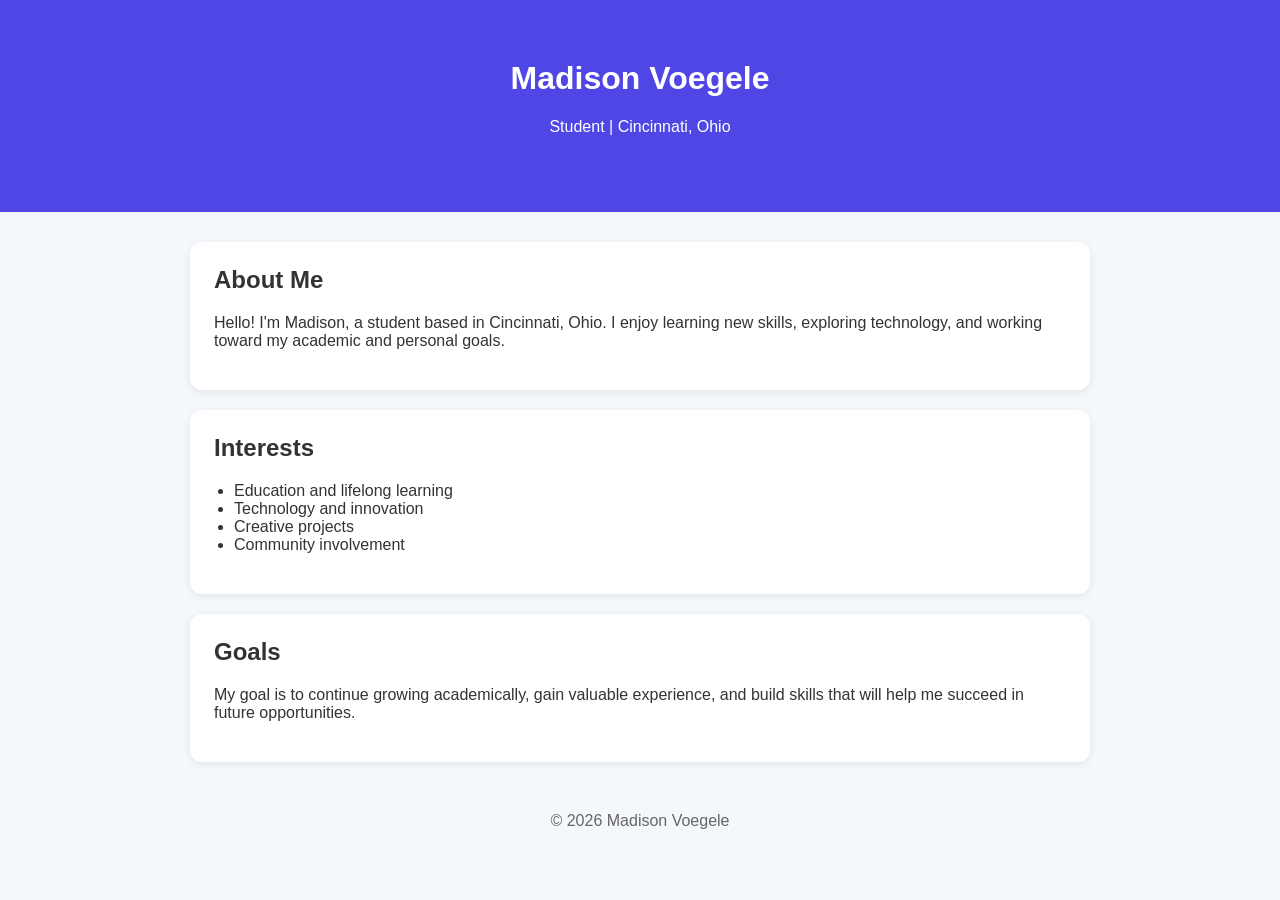
==== index.html @ 7130a811 "Add files via upload" ====
<!DOCTYPE html>
<html lang="en">
<head>
<meta charset="UTF-8">
<meta name="viewport" content="width=device-width, initial-scale=1.0">
<title>About Me - Madison Voegele</title>
<style>
body{font-family:Arial,sans-serif;margin:0;background:#f4f7fb;color:#333}
header{background:#4f46e5;color:white;padding:60px 20px;text-align:center}
main{max-width:900px;margin:30px auto;padding:0 20px}
section{background:white;padding:24px;margin-bottom:20px;border-radius:12px;box-shadow:0 2px 8px rgba(0,0,0,.08)}
h1,h2{margin-top:0}
ul{padding-left:20px}
footer{text-align:center;padding:20px;color:#666}
</style>
</head>
<body>
<header>
<h1>Madison Voegele</h1>
<p>Student | Cincinnati, Ohio</p>
</header>
<main>
<section>
<h2>About Me</h2>
<p>Hello! I'm Madison, a student based in Cincinnati, Ohio. I enjoy learning new skills, exploring technology, and working toward my academic and personal goals.</p>
</section>
<section>
<h2>Interests</h2>
<ul>
<li>Education and lifelong learning</li>
<li>Technology and innovation</li>
<li>Creative projects</li>
<li>Community involvement</li>
</ul>
</section>
<section>
<h2>Goals</h2>
<p>My goal is to continue growing academically, gain valuable experience, and build skills that will help me succeed in future opportunities.</p>
</section>
</main>
<footer>&copy; 2026 Madison Voegele</footer>
</body>
</html>
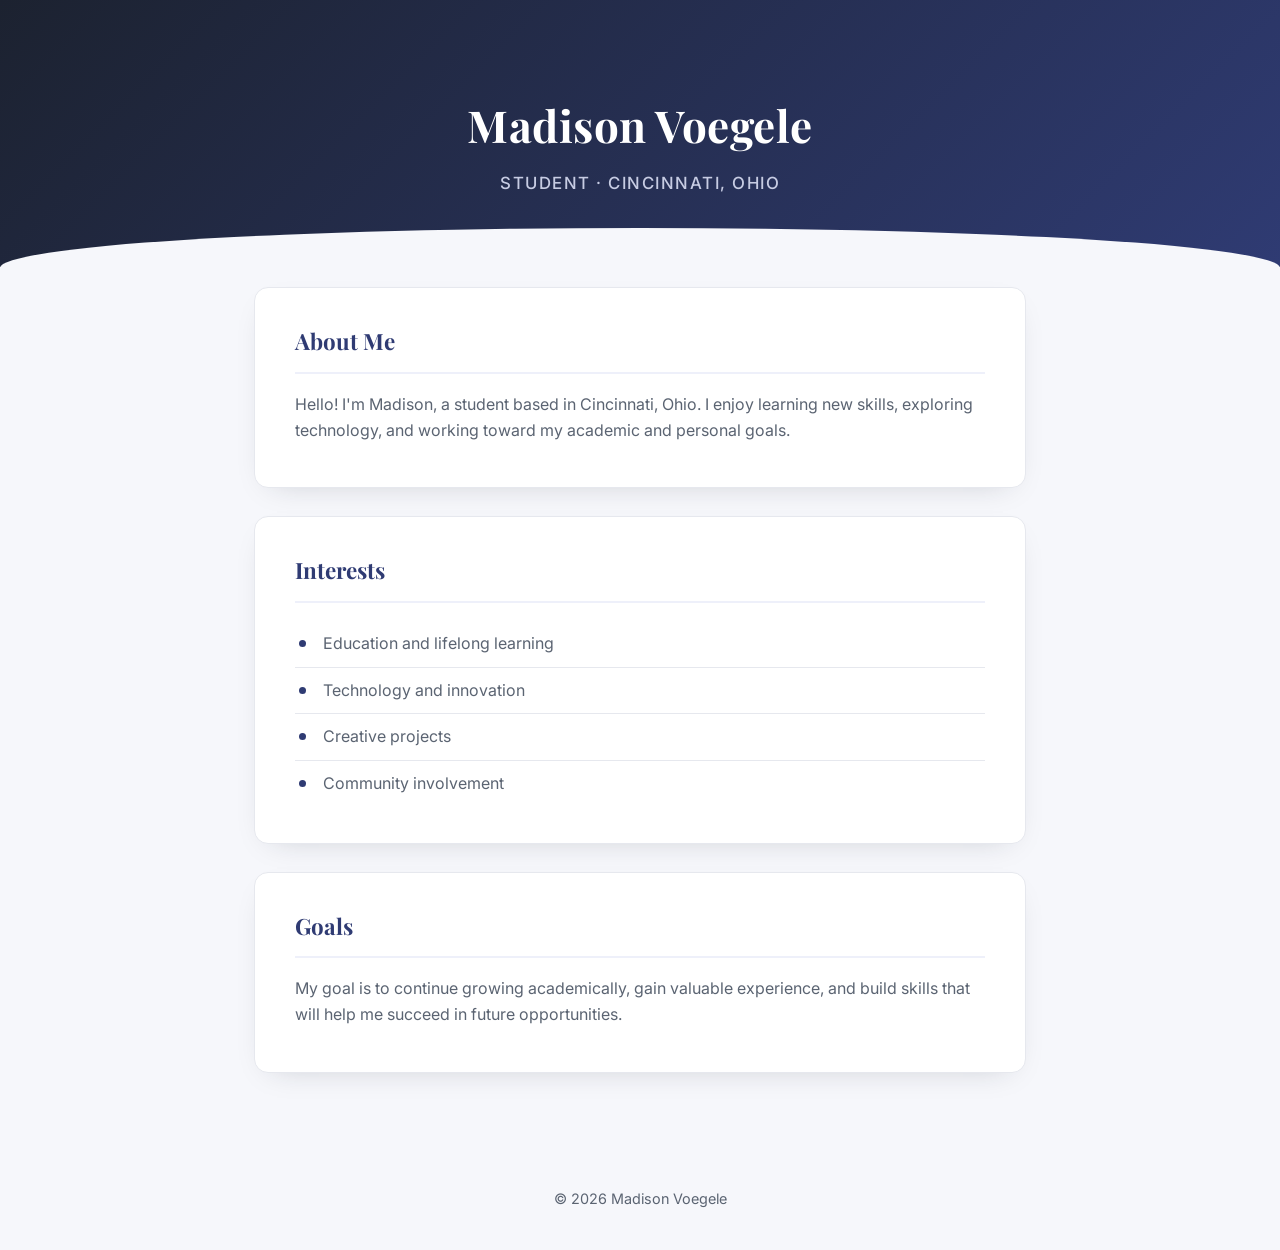
==== commit dafb8f92: "Refresh site design Co-Authored-By: Claude Sonnet 5 <noreply@anthropic.com>" ====
--- a/index.html
+++ b/index.html
@@ -3,21 +3,110 @@
 <head>
 <meta charset="UTF-8">
 <meta name="viewport" content="width=device-width, initial-scale=1.0">
-<title>About Me - Madison Voegele</title>
+<title>Madison Voegele</title>
+<link rel="preconnect" href="https://fonts.googleapis.com">
+<link rel="preconnect" href="https://fonts.gstatic.com" crossorigin>
+<link href="https://fonts.googleapis.com/css2?family=Playfair+Display:wght@600;700&family=Inter:wght@400;500;600&display=swap" rel="stylesheet">
 <style>
-body{font-family:Arial,sans-serif;margin:0;background:#f4f7fb;color:#333}
-header{background:#4f46e5;color:white;padding:60px 20px;text-align:center}
-main{max-width:900px;margin:30px auto;padding:0 20px}
-section{background:white;padding:24px;margin-bottom:20px;border-radius:12px;box-shadow:0 2px 8px rgba(0,0,0,.08)}
-h1,h2{margin-top:0}
-ul{padding-left:20px}
-footer{text-align:center;padding:20px;color:#666}
+:root{
+  --ink:#1c2230;
+  --muted:#5b6472;
+  --line:#e6e8ee;
+  --paper:#ffffff;
+  --canvas:#f6f7fb;
+  --accent:#2f3b73;
+  --accent-soft:#eef0fa;
+}
+*{box-sizing:border-box}
+body{
+  font-family:'Inter',Arial,sans-serif;
+  margin:0;
+  background:var(--canvas);
+  color:var(--ink);
+  line-height:1.6;
+}
+header{
+  background:linear-gradient(135deg,#1c2230 0%,#2f3b73 100%);
+  color:#fff;
+  padding:90px 20px 70px;
+  text-align:center;
+  position:relative;
+}
+header::after{
+  content:"";
+  position:absolute;
+  left:0; right:0; bottom:-1px;
+  height:40px;
+  background:var(--canvas);
+  border-radius:50% 50% 0 0 / 100% 100% 0 0;
+}
+header h1{
+  font-family:'Playfair Display',serif;
+  font-size:2.75rem;
+  font-weight:700;
+  margin:0 0 10px;
+  letter-spacing:.5px;
+}
+header p{
+  margin:0;
+  font-size:1.05rem;
+  color:#c7cce3;
+  letter-spacing:1.5px;
+  text-transform:uppercase;
+  font-weight:500;
+}
+main{
+  max-width:820px;
+  margin:0 auto;
+  padding:20px 24px 60px;
+  position:relative;
+  z-index:1;
+}
+section{
+  background:var(--paper);
+  padding:36px 40px;
+  margin-bottom:28px;
+  border-radius:14px;
+  border:1px solid var(--line);
+  box-shadow:0 10px 30px -18px rgba(28,34,48,.25);
+}
+h2{
+  font-family:'Playfair Display',serif;
+  font-size:1.4rem;
+  margin:0 0 18px;
+  padding-bottom:12px;
+  border-bottom:2px solid var(--accent-soft);
+  color:var(--accent);
+}
+p{color:var(--muted); margin:0 0 8px}
+ul{padding-left:0; margin:0; list-style:none}
+li{
+  padding:10px 0 10px 28px;
+  position:relative;
+  color:var(--muted);
+  border-bottom:1px solid var(--line);
+}
+li:last-child{border-bottom:none}
+li::before{
+  content:"";
+  position:absolute;
+  left:4px; top:19px;
+  width:7px; height:7px;
+  border-radius:50%;
+  background:var(--accent);
+}
+footer{
+  text-align:center;
+  padding:26px 20px 40px;
+  color:var(--muted);
+  font-size:.9rem;
+}
 </style>
 </head>
 <body>
 <header>
 <h1>Madison Voegele</h1>
-<p>Student | Cincinnati, Ohio</p>
+<p>Student &middot; Cincinnati, Ohio</p>
 </header>
 <main>
 <section>
@@ -40,4 +129,4 @@
 </main>
 <footer>&copy; 2026 Madison Voegele</footer>
 </body>
-</html>+</html>
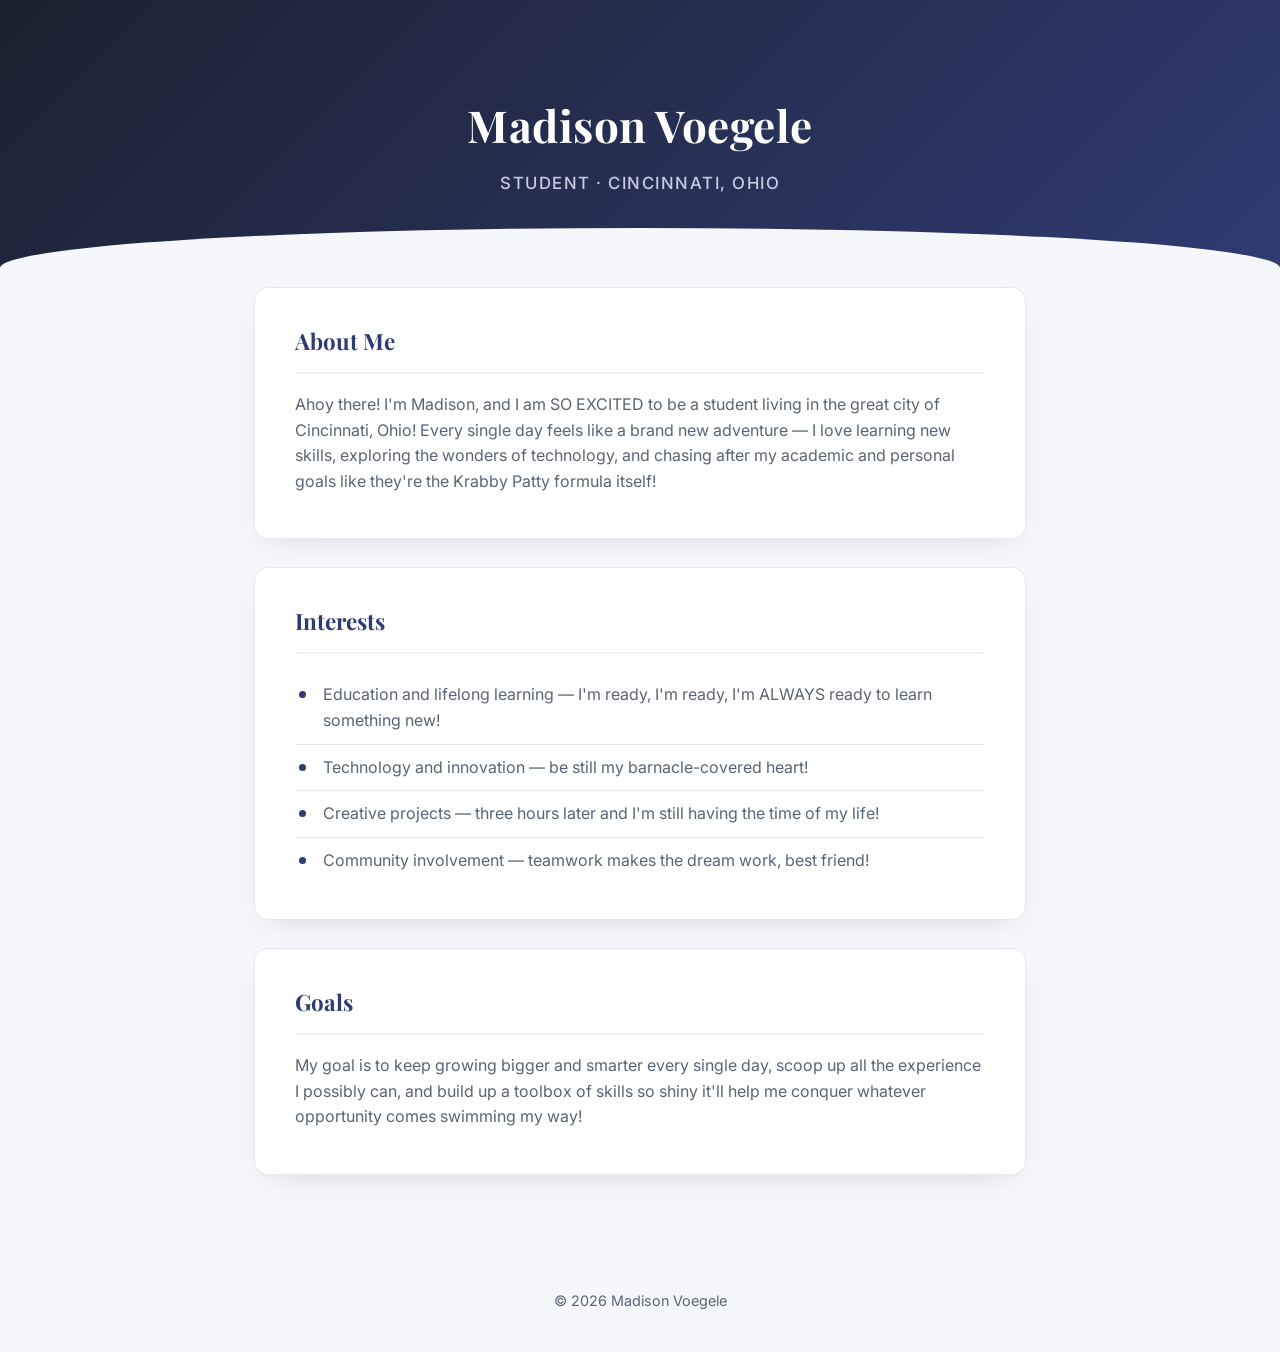
==== commit e505d11d: "Give bio a SpongeBob voice Co-Authored-By: Claude Sonnet 5 <noreply@anthropic.com>" ====
--- a/index.html
+++ b/index.html
@@ -111,20 +111,20 @@
 <main>
 <section>
 <h2>About Me</h2>
-<p>Hello! I'm Madison, a student based in Cincinnati, Ohio. I enjoy learning new skills, exploring technology, and working toward my academic and personal goals.</p>
+<p>Ahoy there! I'm Madison, and I am SO EXCITED to be a student living in the great city of Cincinnati, Ohio! Every single day feels like a brand new adventure &mdash; I love learning new skills, exploring the wonders of technology, and chasing after my academic and personal goals like they're the Krabby Patty formula itself!</p>
 </section>
 <section>
 <h2>Interests</h2>
 <ul>
-<li>Education and lifelong learning</li>
-<li>Technology and innovation</li>
-<li>Creative projects</li>
-<li>Community involvement</li>
+<li>Education and lifelong learning &mdash; I'm ready, I'm ready, I'm ALWAYS ready to learn something new!</li>
+<li>Technology and innovation &mdash; be still my barnacle-covered heart!</li>
+<li>Creative projects &mdash; three hours later and I'm still having the time of my life!</li>
+<li>Community involvement &mdash; teamwork makes the dream work, best friend!</li>
 </ul>
 </section>
 <section>
 <h2>Goals</h2>
-<p>My goal is to continue growing academically, gain valuable experience, and build skills that will help me succeed in future opportunities.</p>
+<p>My goal is to keep growing bigger and smarter every single day, scoop up all the experience I possibly can, and build up a toolbox of skills so shiny it'll help me conquer whatever opportunity comes swimming my way!</p>
 </section>
 </main>
 <footer>&copy; 2026 Madison Voegele</footer>
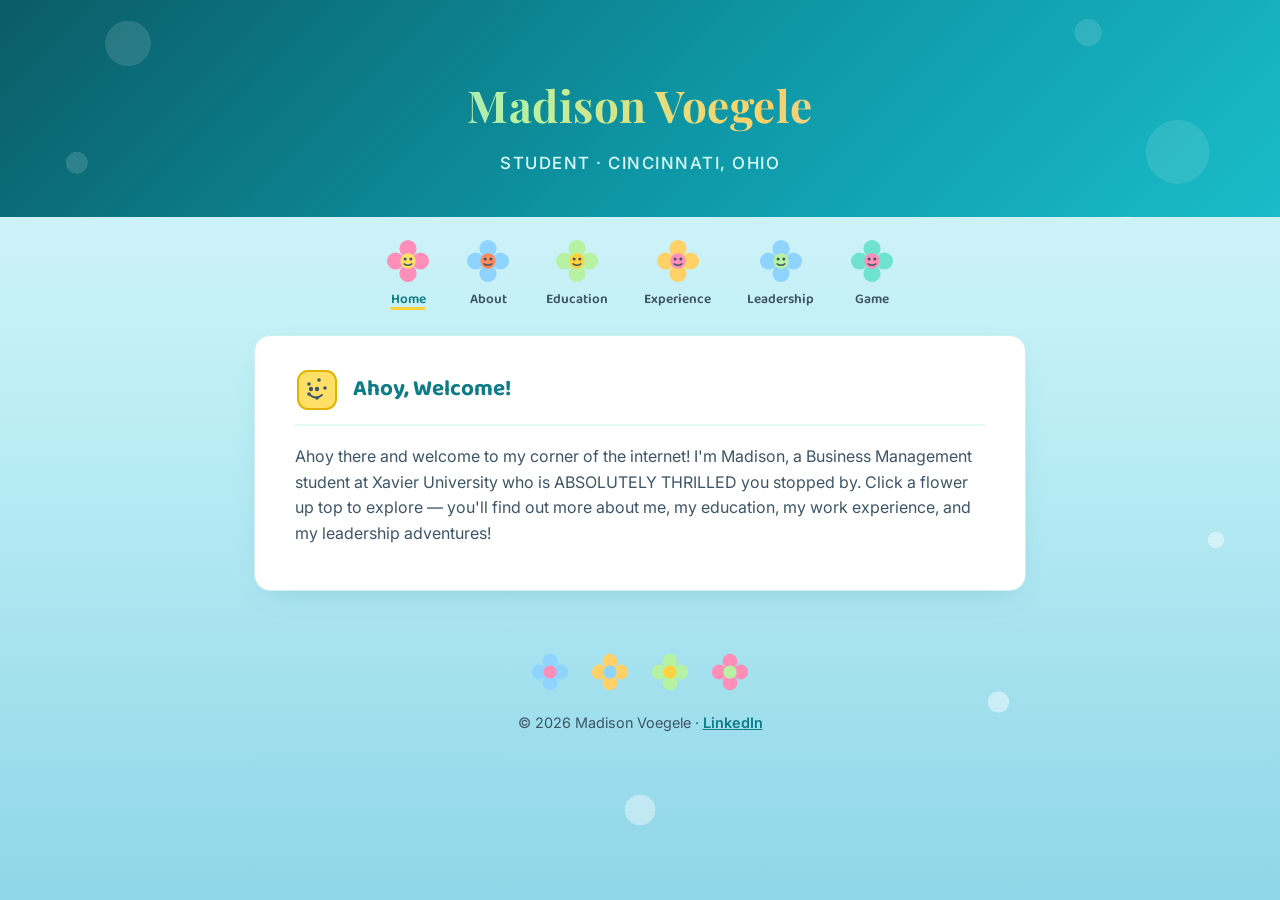
==== commit 045f7c2b: "Add Snake game tab Co-Authored-By: Claude Sonnet 5 <noreply@anthropic.com>" ====
--- a/index.html
+++ b/index.html
@@ -6,127 +6,86 @@
 <title>Madison Voegele</title>
 <link rel="preconnect" href="https://fonts.googleapis.com">
 <link rel="preconnect" href="https://fonts.gstatic.com" crossorigin>
-<link href="https://fonts.googleapis.com/css2?family=Playfair+Display:wght@600;700&family=Inter:wght@400;500;600&display=swap" rel="stylesheet">
-<style>
-:root{
-  --ink:#1c2230;
-  --muted:#5b6472;
-  --line:#e6e8ee;
-  --paper:#ffffff;
-  --canvas:#f6f7fb;
-  --accent:#2f3b73;
-  --accent-soft:#eef0fa;
-}
-*{box-sizing:border-box}
-body{
-  font-family:'Inter',Arial,sans-serif;
-  margin:0;
-  background:var(--canvas);
-  color:var(--ink);
-  line-height:1.6;
-}
-header{
-  background:linear-gradient(135deg,#1c2230 0%,#2f3b73 100%);
-  color:#fff;
-  padding:90px 20px 70px;
-  text-align:center;
-  position:relative;
-}
-header::after{
-  content:"";
-  position:absolute;
-  left:0; right:0; bottom:-1px;
-  height:40px;
-  background:var(--canvas);
-  border-radius:50% 50% 0 0 / 100% 100% 0 0;
-}
-header h1{
-  font-family:'Playfair Display',serif;
-  font-size:2.75rem;
-  font-weight:700;
-  margin:0 0 10px;
-  letter-spacing:.5px;
-}
-header p{
-  margin:0;
-  font-size:1.05rem;
-  color:#c7cce3;
-  letter-spacing:1.5px;
-  text-transform:uppercase;
-  font-weight:500;
-}
-main{
-  max-width:820px;
-  margin:0 auto;
-  padding:20px 24px 60px;
-  position:relative;
-  z-index:1;
-}
-section{
-  background:var(--paper);
-  padding:36px 40px;
-  margin-bottom:28px;
-  border-radius:14px;
-  border:1px solid var(--line);
-  box-shadow:0 10px 30px -18px rgba(28,34,48,.25);
-}
-h2{
-  font-family:'Playfair Display',serif;
-  font-size:1.4rem;
-  margin:0 0 18px;
-  padding-bottom:12px;
-  border-bottom:2px solid var(--accent-soft);
-  color:var(--accent);
-}
-p{color:var(--muted); margin:0 0 8px}
-ul{padding-left:0; margin:0; list-style:none}
-li{
-  padding:10px 0 10px 28px;
-  position:relative;
-  color:var(--muted);
-  border-bottom:1px solid var(--line);
-}
-li:last-child{border-bottom:none}
-li::before{
-  content:"";
-  position:absolute;
-  left:4px; top:19px;
-  width:7px; height:7px;
-  border-radius:50%;
-  background:var(--accent);
-}
-footer{
-  text-align:center;
-  padding:26px 20px 40px;
-  color:var(--muted);
-  font-size:.9rem;
-}
-</style>
+<link href="https://fonts.googleapis.com/css2?family=Playfair+Display:wght@600;700&family=Baloo+2:wght@500;700&family=Inter:wght@400;500;600&display=swap" rel="stylesheet">
+<link rel="stylesheet" href="style.css">
 </head>
 <body>
+<div class="bubbles" aria-hidden="true">
+<span style="--x:5%; --s:14px; --d:11s; --t:0s;"></span>
+<span style="--x:15%; --s:8px; --d:9s; --t:2s;"></span>
+<span style="--x:28%; --s:20px; --d:14s; --t:1s;"></span>
+<span style="--x:40%; --s:10px; --d:10s; --t:4s;"></span>
+<span style="--x:52%; --s:16px; --d:12s; --t:.5s;"></span>
+<span style="--x:63%; --s:9px; --d:8s; --t:3s;"></span>
+<span style="--x:74%; --s:22px; --d:15s; --t:2.5s;"></span>
+<span style="--x:83%; --s:12px; --d:10s; --t:5s;"></span>
+<span style="--x:91%; --s:7px; --d:9s; --t:1.5s;"></span>
+<span style="--x:97%; --s:18px; --d:13s; --t:6s;"></span>
+</div>
 <header>
+<div class="clouds" aria-hidden="true">
+<span class="cloud" style="--top:14%; --w:140px; --dur:26s; --delay:-6s;"></span>
+<span class="cloud" style="--top:34%; --w:100px; --dur:34s; --delay:-18s;"></span>
+<span class="cloud" style="--top:55%; --w:170px; --dur:40s; --delay:-30s;"></span>
+</div>
 <h1>Madison Voegele</h1>
 <p>Student &middot; Cincinnati, Ohio</p>
 </header>
+
+<nav class="site-nav" aria-label="Site navigation">
+<a href="index.html" class="flower-link active" aria-current="page">
+<svg width="44" height="44" viewBox="0 0 46 46" aria-hidden="true"><g fill="#ff8fb8"><circle cx="23" cy="10" r="9"/><circle cx="23" cy="36" r="9"/><circle cx="10" cy="23" r="9"/><circle cx="36" cy="23" r="9"/></g><circle cx="23" cy="23" r="8" fill="#ffe066"/><circle cx="20" cy="21" r="1.6" fill="#3d5566"/><circle cx="26" cy="21" r="1.6" fill="#3d5566"/><path d="M19 26q4 3 8 0" stroke="#3d5566" stroke-width="1.6" fill="none" stroke-linecap="round"/></svg>
+<span>Home</span>
+</a>
+<a href="about.html" class="flower-link">
+<svg width="44" height="44" viewBox="0 0 46 46" aria-hidden="true"><g fill="#8fd3ff"><circle cx="23" cy="10" r="9"/><circle cx="23" cy="36" r="9"/><circle cx="10" cy="23" r="9"/><circle cx="36" cy="23" r="9"/></g><circle cx="23" cy="23" r="8" fill="#ff8a5c"/><circle cx="20" cy="21" r="1.6" fill="#3d5566"/><circle cx="26" cy="21" r="1.6" fill="#3d5566"/><path d="M19 26q4 3 8 0" stroke="#3d5566" stroke-width="1.6" fill="none" stroke-linecap="round"/></svg>
+<span>About</span>
+</a>
+<a href="education.html" class="flower-link">
+<svg width="44" height="44" viewBox="0 0 46 46" aria-hidden="true"><g fill="#b6f2a1"><circle cx="23" cy="10" r="9"/><circle cx="23" cy="36" r="9"/><circle cx="10" cy="23" r="9"/><circle cx="36" cy="23" r="9"/></g><circle cx="23" cy="23" r="8" fill="#ffd23f"/><circle cx="20" cy="21" r="1.6" fill="#3d5566"/><circle cx="26" cy="21" r="1.6" fill="#3d5566"/><path d="M19 26q4 3 8 0" stroke="#3d5566" stroke-width="1.6" fill="none" stroke-linecap="round"/></svg>
+<span>Education</span>
+</a>
+<a href="experience.html" class="flower-link">
+<svg width="44" height="44" viewBox="0 0 46 46" aria-hidden="true"><g fill="#ffd166"><circle cx="23" cy="10" r="9"/><circle cx="23" cy="36" r="9"/><circle cx="10" cy="23" r="9"/><circle cx="36" cy="23" r="9"/></g><circle cx="23" cy="23" r="8" fill="#ff8fb8"/><circle cx="20" cy="21" r="1.6" fill="#3d5566"/><circle cx="26" cy="21" r="1.6" fill="#3d5566"/><path d="M19 26q4 3 8 0" stroke="#3d5566" stroke-width="1.6" fill="none" stroke-linecap="round"/></svg>
+<span>Experience</span>
+</a>
+<a href="leadership.html" class="flower-link">
+<svg width="44" height="44" viewBox="0 0 46 46" aria-hidden="true"><g fill="#8fd3ff"><circle cx="23" cy="10" r="9"/><circle cx="23" cy="36" r="9"/><circle cx="10" cy="23" r="9"/><circle cx="36" cy="23" r="9"/></g><circle cx="23" cy="23" r="8" fill="#b6f2a1"/><circle cx="20" cy="21" r="1.6" fill="#3d5566"/><circle cx="26" cy="21" r="1.6" fill="#3d5566"/><path d="M19 26q4 3 8 0" stroke="#3d5566" stroke-width="1.6" fill="none" stroke-linecap="round"/></svg>
+<span>Leadership</span>
+</a>
+<a href="game.html" class="flower-link">
+<svg width="44" height="44" viewBox="0 0 46 46" aria-hidden="true"><g fill="#6fe3d0"><circle cx="23" cy="10" r="9"/><circle cx="23" cy="36" r="9"/><circle cx="10" cy="23" r="9"/><circle cx="36" cy="23" r="9"/></g><circle cx="23" cy="23" r="8" fill="#ff8fb8"/><circle cx="20" cy="21" r="1.6" fill="#3d5566"/><circle cx="26" cy="21" r="1.6" fill="#3d5566"/><path d="M19 26q4 3 8 0" stroke="#3d5566" stroke-width="1.6" fill="none" stroke-linecap="round"/></svg>
+<span>Game</span>
+</a>
+</nav>
+
 <main>
 <section>
-<h2>About Me</h2>
-<p>Ahoy there! I'm Madison, and I am SO EXCITED to be a student living in the great city of Cincinnati, Ohio! Every single day feels like a brand new adventure &mdash; I love learning new skills, exploring the wonders of technology, and chasing after my academic and personal goals like they're the Krabby Patty formula itself!</p>
-</section>
-<section>
-<h2>Interests</h2>
-<ul>
-<li>Education and lifelong learning &mdash; I'm ready, I'm ready, I'm ALWAYS ready to learn something new!</li>
-<li>Technology and innovation &mdash; be still my barnacle-covered heart!</li>
-<li>Creative projects &mdash; three hours later and I'm still having the time of my life!</li>
-<li>Community involvement &mdash; teamwork makes the dream work, best friend!</li>
-</ul>
-</section>
-<section>
-<h2>Goals</h2>
-<p>My goal is to keep growing bigger and smarter every single day, scoop up all the experience I possibly can, and build up a toolbox of skills so shiny it'll help me conquer whatever opportunity comes swimming my way!</p>
+<div class="section-head">
+<svg width="44" height="44" viewBox="0 0 44 44" aria-hidden="true">
+<rect x="3" y="3" width="38" height="38" rx="10" fill="#ffe066" stroke="#e0b400" stroke-width="2"/>
+<circle cx="14" cy="16" r="1.8" fill="#3d5566"/>
+<circle cx="14" cy="26" r="1.8" fill="#3d5566"/>
+<circle cx="24" cy="12" r="1.8" fill="#3d5566"/>
+<circle cx="30" cy="20" r="1.8" fill="#3d5566"/>
+<circle cx="22" cy="30" r="1.8" fill="#3d5566"/>
+<circle cx="16" cy="21" r="2.2" fill="#3d5566"/>
+<circle cx="22" cy="21" r="2.2" fill="#3d5566"/>
+<path d="M15 27q6 5 12 0" stroke="#3d5566" stroke-width="2" fill="none" stroke-linecap="round"/>
+</svg>
+<h2>Ahoy, Welcome!</h2>
+</div>
+<p>Ahoy there and welcome to my corner of the internet! I'm Madison, a Business Management student at Xavier University who is ABSOLUTELY THRILLED you stopped by. Click a flower up top to explore &mdash; you'll find out more about me, my education, my work experience, and my leadership adventures!</p>
 </section>
 </main>
-<footer>&copy; 2026 Madison Voegele</footer>
+
+<div class="flower-strip" aria-hidden="true">
+<svg width="38" height="38" viewBox="0 0 46 46"><g fill="#8fd3ff"><circle cx="23" cy="10" r="9"/><circle cx="23" cy="36" r="9"/><circle cx="10" cy="23" r="9"/><circle cx="36" cy="23" r="9"/></g><circle cx="23" cy="23" r="8" fill="#ff8fb8"/></svg>
+<svg width="38" height="38" viewBox="0 0 46 46"><g fill="#ffd166"><circle cx="23" cy="10" r="9"/><circle cx="23" cy="36" r="9"/><circle cx="10" cy="23" r="9"/><circle cx="36" cy="23" r="9"/></g><circle cx="23" cy="23" r="8" fill="#8fd3ff"/></svg>
+<svg width="38" height="38" viewBox="0 0 46 46"><g fill="#b6f2a1"><circle cx="23" cy="10" r="9"/><circle cx="23" cy="36" r="9"/><circle cx="10" cy="23" r="9"/><circle cx="36" cy="23" r="9"/></g><circle cx="23" cy="23" r="8" fill="#ffd23f"/></svg>
+<svg width="38" height="38" viewBox="0 0 46 46"><g fill="#ff8fb8"><circle cx="23" cy="10" r="9"/><circle cx="23" cy="36" r="9"/><circle cx="10" cy="23" r="9"/><circle cx="36" cy="23" r="9"/></g><circle cx="23" cy="23" r="8" fill="#b6f2a1"/></svg>
+</div>
+
+<footer>&copy; 2026 Madison Voegele &middot; <a href="https://www.linkedin.com/in/madison-voegele" target="_blank" rel="noopener">LinkedIn</a></footer>
 </body>
 </html>
--- a/style.css
+++ b/style.css
@@ -0,0 +1,326 @@
+:root{
+  --ink:#1c2230;
+  --muted:#3d5566;
+  --line:#cdeef2;
+  --paper:#ffffff;
+  --canvas:#eaf9fb;
+  --accent:#0e7c86;
+  --accent-soft:#e3fbf5;
+  --sun:#ffd23f;
+  --coral:#ff8a5c;
+  --bubble:#bdeff5;
+}
+*{box-sizing:border-box}
+body{
+  font-family:'Inter',Arial,sans-serif;
+  margin:0;
+  min-height:100vh;
+  background:
+    radial-gradient(70px 70px at 8% 15%, rgba(255,255,255,.55) 0 40%, transparent 41%),
+    radial-gradient(34px 34px at 24% 60%, rgba(255,255,255,.5) 0 40%, transparent 41%),
+    radial-gradient(50px 50px at 88% 22%, rgba(255,255,255,.5) 0 40%, transparent 41%),
+    radial-gradient(26px 26px at 78% 78%, rgba(255,255,255,.45) 0 40%, transparent 41%),
+    radial-gradient(20px 20px at 95% 60%, rgba(255,255,255,.45) 0 40%, transparent 41%),
+    radial-gradient(38px 38px at 50% 90%, rgba(255,255,255,.4) 0 40%, transparent 41%),
+    linear-gradient(180deg,#dff8fb 0%,#bdeef5 45%,#8fd6e8 100%);
+  background-attachment:fixed;
+  color:var(--ink);
+  line-height:1.6;
+  position:relative;
+  overflow-x:hidden;
+}
+a{color:var(--accent)}
+
+/* Rising bubbles - ambient background motion */
+.bubbles{
+  position:fixed;
+  inset:0;
+  overflow:hidden;
+  pointer-events:none;
+  z-index:0;
+}
+.bubbles span{
+  position:absolute;
+  bottom:-10vh;
+  left:var(--x);
+  width:var(--s);
+  height:var(--s);
+  border-radius:50%;
+  background:radial-gradient(circle at 35% 30%, rgba(255,255,255,.9), rgba(255,255,255,.15) 60%, rgba(255,255,255,0) 75%);
+  box-shadow:inset 0 0 6px rgba(255,255,255,.6);
+  animation:rise var(--d) linear infinite;
+  animation-delay:var(--t);
+}
+@keyframes rise{
+  0%{ transform:translateY(0) translateX(0); opacity:0; }
+  10%{ opacity:.9; }
+  90%{ opacity:.7; }
+  100%{ transform:translateY(-115vh) translateX(12px); opacity:0; }
+}
+header, nav, main, footer{ position:relative; z-index:1; }
+header{
+  background:linear-gradient(135deg,#0a5c66 0%,#0e97a6 55%,#1abcc9 100%);
+  color:#fff;
+  padding:70px 20px 40px;
+  text-align:center;
+  position:relative;
+  overflow:hidden;
+}
+header::before{
+  content:"";
+  position:absolute;
+  inset:0;
+  background:
+    radial-gradient(50px 50px at 10% 20%, rgba(255,255,255,.12) 0 45%, transparent 46%),
+    radial-gradient(30px 30px at 85% 15%, rgba(255,255,255,.12) 0 45%, transparent 46%),
+    radial-gradient(70px 70px at 92% 70%, rgba(255,255,255,.10) 0 45%, transparent 46%),
+    radial-gradient(24px 24px at 6% 75%, rgba(255,255,255,.14) 0 45%, transparent 46%);
+  pointer-events:none;
+}
+.clouds{
+  position:absolute;
+  inset:0;
+  overflow:hidden;
+  pointer-events:none;
+}
+.cloud{
+  position:absolute;
+  top:var(--top);
+  left:-220px;
+  width:var(--w);
+  height:calc(var(--w) * 0.34);
+  background:rgba(255,255,255,.5);
+  border-radius:999px;
+  animation:drift var(--dur) linear infinite;
+  animation-delay:var(--delay);
+}
+.cloud::before, .cloud::after{
+  content:"";
+  position:absolute;
+  background:inherit;
+  border-radius:50%;
+}
+.cloud::before{
+  width:60%; height:170%;
+  top:-70%; left:18%;
+}
+.cloud::after{
+  width:45%; height:130%;
+  top:-55%; right:12%;
+}
+@keyframes drift{
+  from{ transform:translateX(0); }
+  to{ transform:translateX(calc(100vw + 260px)); }
+}
+@media (prefers-reduced-motion: reduce){
+  .cloud{ animation:none; left:20% }
+}
+header h1{
+  font-family:'Playfair Display',serif;
+  font-size:2.75rem;
+  font-weight:700;
+  margin:0 0 10px;
+  letter-spacing:.5px;
+  position:relative;
+}
+@supports ((-webkit-background-clip: text) or (background-clip: text)){
+  header h1{
+    background:linear-gradient(90deg,#ff8fb8,#8fd3ff,#b6f2a1,#ffd166,#8fd3ff,#6fe3d0);
+    -webkit-background-clip:text;
+    background-clip:text;
+    -webkit-text-fill-color:transparent;
+    color:transparent;
+  }
+}
+header p{
+  margin:0;
+  font-size:1.05rem;
+  color:#d8fbf7;
+  letter-spacing:1.5px;
+  text-transform:uppercase;
+  font-weight:500;
+  position:relative;
+}
+
+/* Flower navigation - click a flower to visit that part of the site */
+.site-nav{
+  display:flex;
+  justify-content:center;
+  gap:28px;
+  flex-wrap:wrap;
+  padding:18px 10px 10px;
+}
+.flower-link{
+  display:flex;
+  flex-direction:column;
+  align-items:center;
+  gap:6px;
+  text-decoration:none;
+  color:var(--muted);
+  font-family:'Baloo 2','Playfair Display',serif;
+  font-weight:600;
+  font-size:.85rem;
+  padding:4px;
+  border-radius:10px;
+  transition:transform .15s ease;
+}
+.flower-link:hover{ transform:translateY(-3px) }
+.flower-link.active{ color:var(--accent) }
+.flower-link.active span{ text-decoration:underline; text-decoration-color:var(--sun); text-decoration-thickness:3px; text-underline-offset:4px }
+
+/* Decorative (non-clickable) flower strip for footers */
+.flower-strip{
+  display:flex;
+  justify-content:center;
+  gap:22px;
+  flex-wrap:wrap;
+  padding:14px 10px;
+}
+.flower-strip svg{
+  display:block;
+  transform-origin:50% 90%;
+  animation:dance 1.8s ease-in-out infinite;
+}
+.flower-strip svg:nth-child(1){ animation-delay:0s }
+.flower-strip svg:nth-child(2){ animation-delay:.2s }
+.flower-strip svg:nth-child(3){ animation-delay:.4s }
+.flower-strip svg:nth-child(4){ animation-delay:.6s }
+.flower-strip svg:nth-child(5){ animation-delay:.8s }
+@keyframes dance{
+  0%, 100%{ transform:rotate(0deg) translateY(0); }
+  25%{ transform:rotate(-8deg) translateY(-4px); }
+  50%{ transform:rotate(0deg) translateY(0); }
+  75%{ transform:rotate(8deg) translateY(-4px); }
+}
+@media (prefers-reduced-motion: reduce){
+  .flower-strip svg, .bubbles span{ animation:none }
+}
+
+main{
+  max-width:820px;
+  margin:0 auto;
+  padding:10px 24px 20px;
+  position:relative;
+  z-index:1;
+}
+section{
+  background:var(--paper);
+  padding:32px 40px 36px;
+  margin-bottom:28px;
+  border-radius:16px;
+  border:1px solid var(--line);
+  box-shadow:0 10px 30px -18px rgba(14,124,134,.35);
+}
+.section-head{
+  display:flex;
+  align-items:center;
+  gap:14px;
+  margin:0 0 18px;
+  padding-bottom:12px;
+  border-bottom:2px solid var(--accent-soft);
+}
+.section-head svg{ flex:none }
+h2{
+  font-family:'Baloo 2','Playfair Display',serif;
+  font-size:1.4rem;
+  margin:0;
+  color:var(--accent);
+}
+p{color:var(--muted); margin:0 0 8px}
+ul{padding-left:0; margin:0; list-style:none}
+li{
+  padding:10px 0 10px 28px;
+  position:relative;
+  color:var(--muted);
+  border-bottom:1px solid var(--line);
+}
+li:last-child{border-bottom:none}
+li::before{
+  content:"";
+  position:absolute;
+  left:4px; top:19px;
+  width:9px; height:9px;
+  border-radius:50%;
+  background:var(--sun);
+  box-shadow:0 0 0 2px var(--coral);
+}
+
+/* Resume-style entries (Education / Experience / Leadership) */
+.entry{ margin-bottom:26px }
+.entry:last-child{ margin-bottom:0 }
+.entry-head{
+  display:flex;
+  justify-content:space-between;
+  align-items:baseline;
+  flex-wrap:wrap;
+  gap:4px 14px;
+}
+.entry-head h3{
+  font-family:'Baloo 2','Playfair Display',serif;
+  margin:0;
+  color:var(--ink);
+  font-size:1.1rem;
+}
+.entry-head .dates{
+  color:var(--accent);
+  font-weight:600;
+  font-size:.9rem;
+  white-space:nowrap;
+}
+.entry .org{
+  margin:2px 0 10px;
+  font-style:italic;
+  color:var(--muted);
+}
+
+footer{
+  text-align:center;
+  padding:6px 20px 34px;
+  color:var(--muted);
+  font-size:.9rem;
+}
+footer a{ font-weight:600 }
+
+/* Snake game */
+.game-wrap{
+  display:flex;
+  flex-direction:column;
+  align-items:center;
+  gap:14px;
+}
+.game-score{
+  font-family:'Baloo 2','Playfair Display',serif;
+  font-weight:700;
+  font-size:1.05rem;
+  color:var(--accent);
+  display:flex;
+  gap:26px;
+}
+#snake-canvas{
+  background:var(--paper);
+  border:3px solid var(--accent);
+  border-radius:14px;
+  box-shadow:0 10px 30px -18px rgba(14,124,134,.35);
+  max-width:100%;
+  height:auto;
+  touch-action:none;
+}
+.game-hint{
+  color:var(--muted);
+  font-size:.9rem;
+  text-align:center;
+  margin:0;
+}
+.game-btn{
+  background:var(--accent);
+  color:#fff;
+  border:none;
+  padding:10px 24px;
+  border-radius:999px;
+  font-family:'Baloo 2','Playfair Display',serif;
+  font-weight:700;
+  font-size:1rem;
+  cursor:pointer;
+  box-shadow:0 8px 18px -8px rgba(14,124,134,.55);
+}
+.game-btn:hover{ background:#0a5c66 }
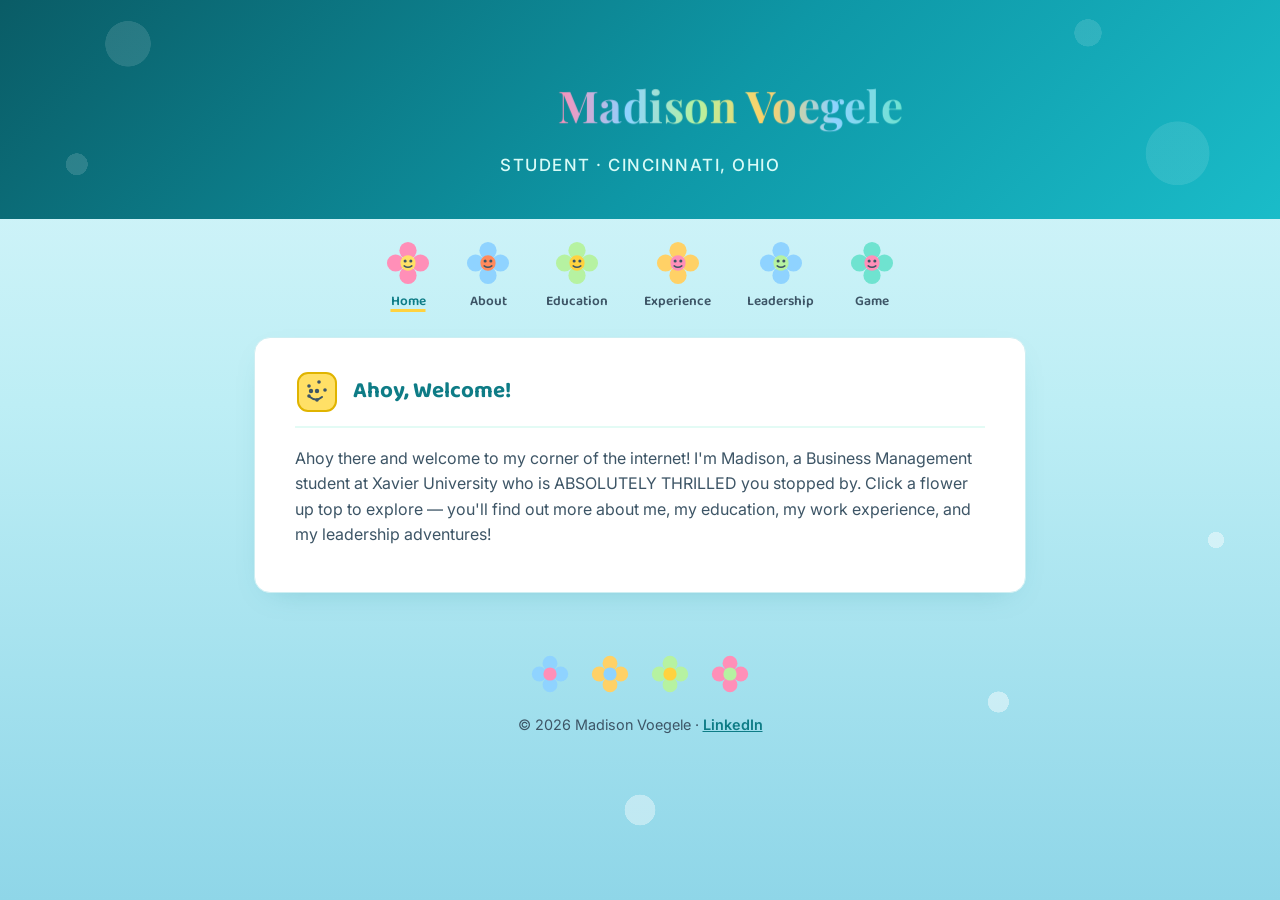
==== commit 78955234: "Add DVD-bounce name and cloud-popping asteroids to header Co-Authored-By: Claude Sonnet 5 <noreply@a" ====
--- a/index.html
+++ b/index.html
@@ -28,7 +28,9 @@
 <span class="cloud" style="--top:34%; --w:100px; --dur:34s; --delay:-18s;"></span>
 <span class="cloud" style="--top:55%; --w:170px; --dur:40s; --delay:-30s;"></span>
 </div>
-<h1>Madison Voegele</h1>
+<div class="name-arena">
+<h1 class="bounce-name">Madison Voegele</h1>
+</div>
 <p>Student &middot; Cincinnati, Ohio</p>
 </header>
 
@@ -87,5 +89,6 @@
 </div>
 
 <footer>&copy; 2026 Madison Voegele &middot; <a href="https://www.linkedin.com/in/madison-voegele" target="_blank" rel="noopener">LinkedIn</a></footer>
+<script src="header-fx.js" defer></script>
 </body>
 </html>
--- a/style.css
+++ b/style.css
@@ -115,13 +115,78 @@
 @media (prefers-reduced-motion: reduce){
   .cloud{ animation:none; left:20% }
 }
+
+/* Asteroids that drift through the header and pop the clouds */
+.asteroid-layer{
+  position:absolute;
+  inset:0;
+  overflow:visible;
+  pointer-events:none;
+  z-index:2;
+}
+.asteroid{
+  position:absolute;
+  left:0;
+  top:0;
+  width:24px;
+  height:24px;
+}
+.asteroid-rock{
+  width:100%;
+  height:100%;
+  border-radius:42% 58% 55% 45% / 50% 45% 55% 50%;
+  background:radial-gradient(circle at 35% 30%, #a8998a, #5c4f42 70%);
+  box-shadow:inset -3px -3px 4px rgba(0,0,0,.4), inset 2px 2px 3px rgba(255,255,255,.25);
+  animation:spin 3s linear infinite;
+}
+@keyframes spin{
+  from{ transform:rotate(0deg); }
+  to{ transform:rotate(360deg); }
+}
+.cloud-boom{
+  animation:boom .45s ease-out forwards !important;
+}
+@keyframes boom{
+  0%{ transform:scale(1); opacity:1; filter:brightness(1); }
+  40%{ transform:scale(1.4); opacity:.9; filter:brightness(1.7) saturate(1.4); }
+  100%{ transform:scale(.15); opacity:0; }
+}
+.spark{
+  position:absolute;
+  width:6px;
+  height:6px;
+  margin:-3px 0 0 -3px;
+  border-radius:50%;
+  background:radial-gradient(circle, #fff, #ffd23f 60%, transparent 72%);
+  pointer-events:none;
+  animation:spark-fly .55s ease-out forwards;
+  z-index:3;
+}
+@keyframes spark-fly{
+  to{ transform:translate(var(--dx), var(--dy)); opacity:0; }
+}
+@media (prefers-reduced-motion: reduce){
+  .asteroid, .spark{ display:none }
+  header h1{ animation:none; transform:translate(-50%,-50%) !important; }
+}
+.name-arena{
+  position:relative;
+  height:76px;
+  margin:0 0 6px;
+  overflow:visible;
+}
 header h1{
   font-family:'Playfair Display',serif;
   font-size:2.75rem;
   font-weight:700;
-  margin:0 0 10px;
+  margin:0;
   letter-spacing:.5px;
-  position:relative;
+  white-space:nowrap;
+  position:absolute;
+  left:50%;
+  top:50%;
+  transform:translate(-50%,-50%);
+  will-change:transform;
 }
 @supports ((-webkit-background-clip: text) or (background-clip: text)){
   header h1{
